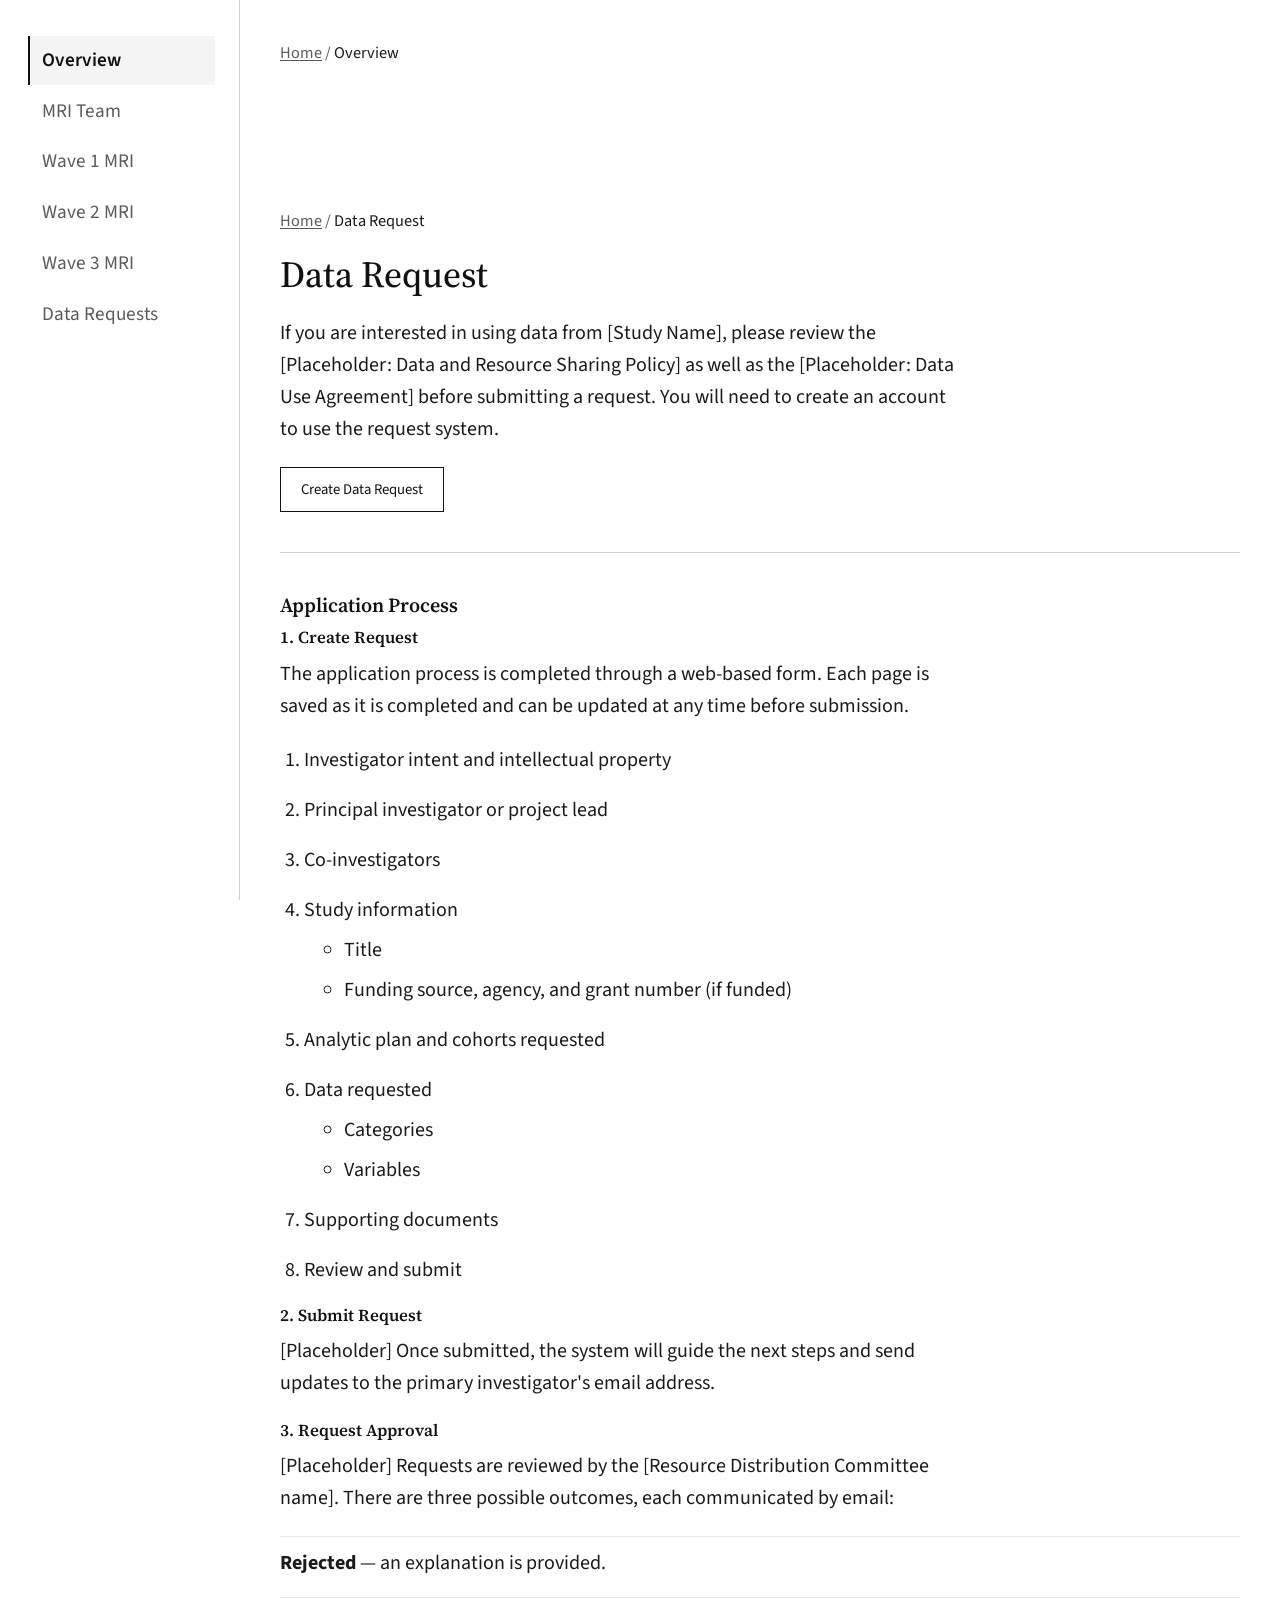
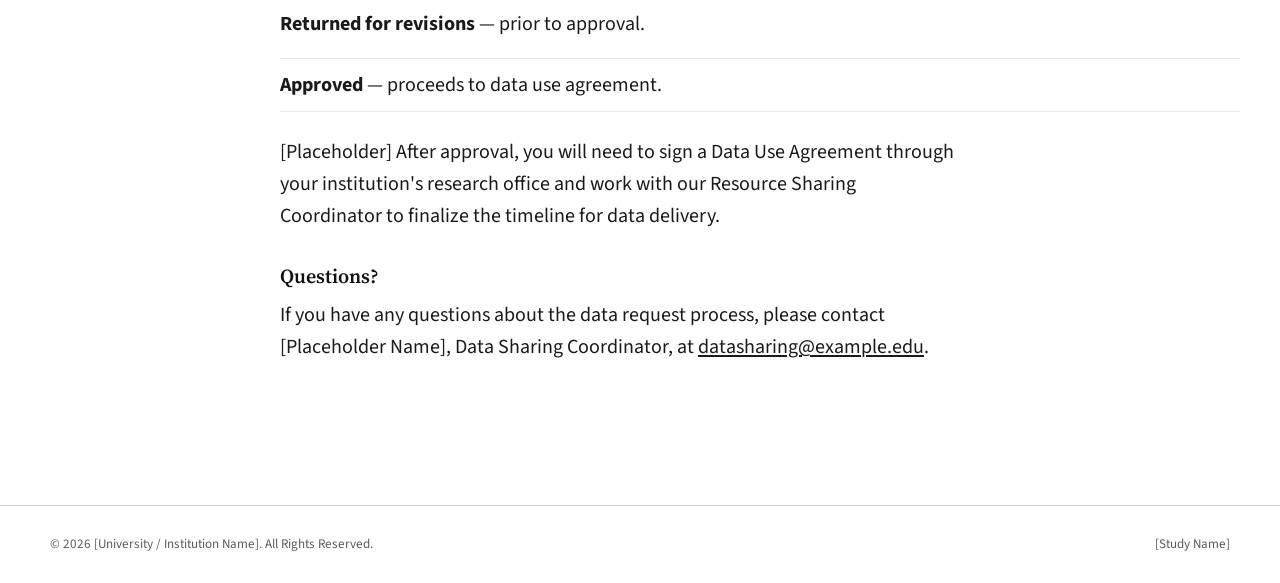
==== data-request.html @ b9b3575d "Update data-request.html" ====
<!DOCTYPE html>
<html lang="en">
<head>
<meta charset="UTF-8">
<meta name="viewport" content="width=device-width, initial-scale=1.0">
<title>[Study Name] &mdash; Data Request</title>
<link rel="preconnect" href="https://fonts.googleapis.com">
<link rel="preconnect" href="https://fonts.gstatic.com" crossorigin>
<link href="https://fonts.googleapis.com/css2?family=Source+Serif+4:opsz,wght@8..60,400;8..60,500;8..60,600&family=Source+Sans+3:wght@400;600;700&display=swap" rel="stylesheet">
<link rel="stylesheet" href="css/style.css">
</head>
<body>
<a class="skip-link" href="#main">Skip to content</a>

<!-- 
<header class="top-bar">
  <div class="top-bar-inner">
    <a class="logo-link" href="index.html">
      <img src="lasi-dad-logo.webp" style="height:42px; width:auto;">
    </a>
  </div>
</header>
-->

<div class="layout">
<!DOCTYPE html>
<html lang="en">
<head>
<meta charset="UTF-8">
<meta name="viewport" content="width=device-width, initial-scale=1.0">
<title>Wave 1 MRI Description</title>
<meta name="description" content="[Study Name]: overview, study design, and data request information.">
<link rel="preconnect" href="https://fonts.googleapis.com">
<link rel="preconnect" href="https://fonts.gstatic.com" crossorigin>
<link href="https://fonts.googleapis.com/css2?family=Source+Serif+4:opsz,wght@8..60,400;8..60,500;8..60,600&family=Source+Sans+3:wght@400;600;700&display=swap" rel="stylesheet">
<link rel="stylesheet" href="css/style.css">
<style>{h1: 40px;}</style>
</head>
<body>
<a class="skip-link" href="#main">Skip to content</a>
  
<div class="layout">
  <aside class="sidebar">
    <nav aria-label="Primary">
      <ul>
        <li><a href="index.html" aria-current="page">Overview</a></li>
        <li><a href="Mri-Team.html">MRI Team</a></li>
        <li><a href="wave1-mri.html">Wave 1 MRI</a></li>
        <li><a href="wave2-mri.html">Wave 2 MRI</a></li>
        <li><a href="wave3-mri.html">Wave 3 MRI</a></li>
        <li><a href="data-request.html">Data Requests</a></li>
      </ul>
    </nav>
  </aside>

  <main id="main" class="content">
    <p class="breadcrumb"><a href="index.html">Home</a> / <span aria-current="page">Overview</span></p>
    <p> </p>

  </main>
</div>


</body>
</html>

  <main id="main" class="content">
    <p class="breadcrumb"><a href="index.html">Home</a> / <span aria-current="page">Data Request</span></p>

    <h1>Data Request</h1>

    <p>
      If you are interested in using data from [Study Name], please review the
      [Placeholder: Data and Resource Sharing Policy] as well as the
      [Placeholder: Data Use Agreement] before submitting a request. You will need to
      create an account to use the request system.
    </p>

    <p>
      <a class="btn" href="#">Create Data Request</a>
    </p>

    <hr class="rule">

    <h2>Application Process</h2>

    <h3>1. Create Request</h3>
    <p>
      The application process is completed through a web-based form. Each page is
      saved as it is completed and can be updated at any time before submission.
    </p>
    <ol class="steps">
      <li>Investigator intent and intellectual property</li>
      <li>Principal investigator or project lead</li>
      <li>Co-investigators</li>
      <li>Study information
        <ul>
          <li>Title</li>
          <li>Funding source, agency, and grant number (if funded)</li>
        </ul>
      </li>
      <li>Analytic plan and cohorts requested</li>
      <li>Data requested
        <ul>
          <li>Categories</li>
          <li>Variables</li>
        </ul>
      </li>
      <li>Supporting documents</li>
      <li>Review and submit</li>
    </ol>

    <h3>2. Submit Request</h3>
    <p>
      [Placeholder] Once submitted, the system will guide the next steps and send
      updates to the primary investigator's email address.
    </p>

    <h3>3. Request Approval</h3>
    <p>[Placeholder] Requests are reviewed by the [Resource Distribution Committee name]. There are three possible outcomes, each communicated by email:</p>
    <ul class="field-list">
      <li><strong>Rejected</strong> &mdash; an explanation is provided.</li>
      <li><strong>Returned for revisions</strong> &mdash; prior to approval.</li>
      <li><strong>Approved</strong> &mdash; proceeds to data use agreement.</li>
    </ul>

    <p>
      [Placeholder] After approval, you will need to sign a Data Use Agreement through
      your institution's research office and work with our Resource Sharing Coordinator
      to finalize the timeline for data delivery.
    </p>

    <h2>Questions?</h2>
    <p>
      If you have any questions about the data request process, please contact
      [Placeholder Name], Data Sharing Coordinator, at
      <a href="mailto:datasharing@example.edu">datasharing@example.edu</a>.
    </p>
  </main>
</div>

<footer class="site-footer">
  <div class="top-bar-inner">
    <span>&copy; 2026 [University / Institution Name]. All Rights Reserved.</span>
    <span>[Study Name]</span>
  </div>
</footer>

</body>
</html>
---- css/style.css ----
/* ============================================================
   Design tokens — grayscale only
   ============================================================ */
:root {
  --black: #111111;
  --ink: #1a1a1a;
  --ink-soft: #5a5a5a;
  --gray-100: #f4f4f4;
  --gray-200: #e6e6e6;
  --gray-300: #d0d0d0;
  --gray-500: #8a8a8a;
  --white: #ffffff;

  --serif: "Source Serif 4", Georgia, "Times New Roman", serif;
  --sans: "Source Sans 3", -apple-system, BlinkMacSystemFont, "Segoe UI", sans-serif;

  --maxw: 1180px;
  --sidebar-w: 240px;
}

* { box-sizing: border-box; }

html { scroll-behavior: smooth; }

body {
  margin: 0;
  font-family: var(--sans);
  font-size: 20px;
  color: var(--ink);
  background: var(--white);
  line-height: 1.6;
  -webkit-font-smoothing: antialiased;
}

h1, h2, h3 {
  font-family: var(--serif);
  color: var(--black);
  line-height: 1.2;
  margin: 0 0 0.55em 0;
  font-weight: 600;
}

h1 { font-size: clamp(1.7rem, 3vw, 2.3rem); font-weight: 500; } 
h2 { font-size: 1.25rem; margin-top: 1.6em; }
h3 { font-size: 1.05rem; }

p { margin: 0 0 1.1em 0; max-width: 68ch; }

ul, ol { max-width: 68ch; }
li { margin-bottom: 0.4em; }

a { color: var(--ink); text-decoration: underline; text-underline-offset: 2px; }
a:hover { color: var(--black); }

a:focus-visible, button:focus-visible {
  outline: 2px solid var(--black);
  outline-offset: 2px;
}

.skip-link {
  position: absolute;
  left: -999px;
  background: var(--black);
  color: var(--white);
  padding: 10px 16px;
  z-index: 100;
}
.skip-link:focus { left: 12px; top: 12px; }

/* ============================================================
   Top bar — logo only, no nav here
   ============================================================ */
.top-bar {
  border-bottom: 1px solid var(--gray-300);
  padding: 18px 28px;
}

.top-bar-inner {
  max-width: var(--maxw);
  margin: 0 auto;
  display: flex;
  align-items: center;
}

.logo-link { display: flex; align-items: center; gap: 12px; text-decoration: none; }
.logo-link:hover { text-decoration: none; }

.logo-mark {
  width: 42px;
  height: 42px;
  border: 1.5px solid var(--black);
  display: flex;
  align-items: center;
  justify-content: center;
  font-family: var(--serif);
  font-size: 1rem;
  font-weight: 600;
  color: var(--black);
  flex-shrink: 0;
}

.logo-text {
  display: flex;
  flex-direction: column;
  line-height: 1.2;
}

.logo-name {
  font-family: var(--serif);
  font-size: 1.05rem;
  font-weight: 600;
  color: var(--black);
}

.logo-sub {
  font-size: 0.75rem;
  color: var(--ink-soft);
}

/* ============================================================
   Body layout — sidebar + content
   ============================================================ */
/*
.layout {
  max-width: var(--maxw);
  margin: 0 auto;
  display: grid;
  grid-template-columns: var(--sidebar-w) 1fr;
  gap: 0;
  align-items: start;
}

.sidebar {
  border-right: 1px solid var(--gray-300);
  padding: 36px 24px 60px 28px;
  position: sticky;
  top: 0;
}
*/
.layout {
  max-width: none;
  margin: 0;
  display: block;
}

.sidebar {
  border-right: 1px solid var(--gray-300);
  padding: 36px 24px 60px 28px;
  position: fixed;
  top: 0;
  left: 0;
  width: var(--sidebar-w);
  height: 100vh;
  overflow-y: auto;
  background: var(--white);
  z-index: 10;
}

.sidebar nav ul {
  list-style: none;
  margin: 0;
  padding: 0;
  max-width: none;
}

.sidebar nav li { margin-bottom: 2px; }

.sidebar nav a {
  display: block;
  padding: 9px 12px;
  text-decoration: none;
  color: var(--ink-soft);
  /*font-size: 0.94rem;*/
   font-size: 1.2rem;
  border-left: 2px solid transparent;
}

.sidebar nav a:hover {
  color: var(--black);
  background: var(--gray-100);
}

.sidebar nav a[aria-current="page"] {
  color: var(--black);
  font-weight: 600;
  border-left: 2px solid var(--black);
  background: var(--gray-100);
}

.content {
  padding: 40px 40px 80px 40px;
  min-width: 0;
  margin-left: var(--sidebar-w);
  max-width: var(--maxw);
}

.breadcrumb {
  font-size: 0.82rem;
  color: var(--ink-soft);
  margin-bottom: 18px;
}
.breadcrumb a { color: var(--ink-soft); }
.breadcrumb span[aria-current] { color: var(--ink); }

.content > p:first-of-type { font-size: 1.02rem; }

hr.rule {
  border: none;
  border-top: 1px solid var(--gray-300);
  margin: 2em 0;
}

/* Simple content components, grayscale only */
.field-list {
  list-style: none;
  margin: 0 0 1.2em 0;
  padding: 0;
  max-width: none;
}
.field-list li {
  padding: 10px 0;
  border-top: 1px solid var(--gray-200);
}
.field-list li:last-child { border-bottom: 1px solid var(--gray-200); }

.table-wrap { overflow-x: auto; margin-bottom: 1.4em; }
table { border-collapse: collapse; width: 100%; font-size: 0.92rem; max-width: none; }
th, td { text-align: left; padding: 9px 14px; border-bottom: 1px solid var(--gray-300); }
th { font-family: var(--serif); font-weight: 600; border-bottom: 2px solid var(--black); }

.btn {
  display: inline-block;
  padding: 10px 20px;
  border: 1px solid var(--black);
  color: var(--black);
  font-size: 0.92rem;
  text-decoration: none;
}
.btn:hover { background: var(--black); color: var(--white); }

ol.steps { padding-left: 1.2em; }
ol.steps > li { margin-bottom: 0.9em; }
ol.steps ul { margin-top: 0.4em; }

/* ============================================================
   Footer
   ============================================================ */
.site-footer {
  border-top: 1px solid var(--gray-300);
  padding: 28px;
  margin-top: 40px;
}
.site-footer .top-bar-inner {
  display: flex;
  justify-content: space-between;
  flex-wrap: wrap;
  gap: 10px;
  font-size: 0.82rem;
  color: var(--ink-soft);
}
.site-footer a { color: var(--ink-soft); }

/* ============================================================
   Mobile
   ============================================================ */
@media (max-width: 760px) {
  .layout { grid-template-columns: 1fr; }
  .sidebar {
    position: static;
    border-right: none;
    border-bottom: 1px solid var(--gray-300);
    padding: 20px 24px;
  }
  .sidebar nav ul { display: flex; flex-wrap: wrap; gap: 4px; }
  .sidebar nav a { border-left: none; border-bottom: 2px solid transparent; padding: 8px 10px; }
  .sidebar nav a[aria-current="page"] { border-left: none; border-bottom: 2px solid var(--black); }
  .content { padding: 28px 24px 60px 24px; }
}

@media (prefers-reduced-motion: reduce) {
  html { scroll-behavior: auto; }
}
---- css/style.css ----
/* ============================================================
   Design tokens — grayscale only
   ============================================================ */
:root {
  --black: #111111;
  --ink: #1a1a1a;
  --ink-soft: #5a5a5a;
  --gray-100: #f4f4f4;
  --gray-200: #e6e6e6;
  --gray-300: #d0d0d0;
  --gray-500: #8a8a8a;
  --white: #ffffff;

  --serif: "Source Serif 4", Georgia, "Times New Roman", serif;
  --sans: "Source Sans 3", -apple-system, BlinkMacSystemFont, "Segoe UI", sans-serif;

  --maxw: 1180px;
  --sidebar-w: 240px;
}

* { box-sizing: border-box; }

html { scroll-behavior: smooth; }

body {
  margin: 0;
  font-family: var(--sans);
  font-size: 20px;
  color: var(--ink);
  background: var(--white);
  line-height: 1.6;
  -webkit-font-smoothing: antialiased;
}

h1, h2, h3 {
  font-family: var(--serif);
  color: var(--black);
  line-height: 1.2;
  margin: 0 0 0.55em 0;
  font-weight: 600;
}

h1 { font-size: clamp(1.7rem, 3vw, 2.3rem); font-weight: 500; } 
h2 { font-size: 1.25rem; margin-top: 1.6em; }
h3 { font-size: 1.05rem; }

p { margin: 0 0 1.1em 0; max-width: 68ch; }

ul, ol { max-width: 68ch; }
li { margin-bottom: 0.4em; }

a { color: var(--ink); text-decoration: underline; text-underline-offset: 2px; }
a:hover { color: var(--black); }

a:focus-visible, button:focus-visible {
  outline: 2px solid var(--black);
  outline-offset: 2px;
}

.skip-link {
  position: absolute;
  left: -999px;
  background: var(--black);
  color: var(--white);
  padding: 10px 16px;
  z-index: 100;
}
.skip-link:focus { left: 12px; top: 12px; }

/* ============================================================
   Top bar — logo only, no nav here
   ============================================================ */
.top-bar {
  border-bottom: 1px solid var(--gray-300);
  padding: 18px 28px;
}

.top-bar-inner {
  max-width: var(--maxw);
  margin: 0 auto;
  display: flex;
  align-items: center;
}

.logo-link { display: flex; align-items: center; gap: 12px; text-decoration: none; }
.logo-link:hover { text-decoration: none; }

.logo-mark {
  width: 42px;
  height: 42px;
  border: 1.5px solid var(--black);
  display: flex;
  align-items: center;
  justify-content: center;
  font-family: var(--serif);
  font-size: 1rem;
  font-weight: 600;
  color: var(--black);
  flex-shrink: 0;
}

.logo-text {
  display: flex;
  flex-direction: column;
  line-height: 1.2;
}

.logo-name {
  font-family: var(--serif);
  font-size: 1.05rem;
  font-weight: 600;
  color: var(--black);
}

.logo-sub {
  font-size: 0.75rem;
  color: var(--ink-soft);
}

/* ============================================================
   Body layout — sidebar + content
   ============================================================ */
/*
.layout {
  max-width: var(--maxw);
  margin: 0 auto;
  display: grid;
  grid-template-columns: var(--sidebar-w) 1fr;
  gap: 0;
  align-items: start;
}

.sidebar {
  border-right: 1px solid var(--gray-300);
  padding: 36px 24px 60px 28px;
  position: sticky;
  top: 0;
}
*/
.layout {
  max-width: none;
  margin: 0;
  display: block;
}

.sidebar {
  border-right: 1px solid var(--gray-300);
  padding: 36px 24px 60px 28px;
  position: fixed;
  top: 0;
  left: 0;
  width: var(--sidebar-w);
  height: 100vh;
  overflow-y: auto;
  background: var(--white);
  z-index: 10;
}

.sidebar nav ul {
  list-style: none;
  margin: 0;
  padding: 0;
  max-width: none;
}

.sidebar nav li { margin-bottom: 2px; }

.sidebar nav a {
  display: block;
  padding: 9px 12px;
  text-decoration: none;
  color: var(--ink-soft);
  /*font-size: 0.94rem;*/
   font-size: 1.2rem;
  border-left: 2px solid transparent;
}

.sidebar nav a:hover {
  color: var(--black);
  background: var(--gray-100);
}

.sidebar nav a[aria-current="page"] {
  color: var(--black);
  font-weight: 600;
  border-left: 2px solid var(--black);
  background: var(--gray-100);
}

.content {
  padding: 40px 40px 80px 40px;
  min-width: 0;
  margin-left: var(--sidebar-w);
  max-width: var(--maxw);
}

.breadcrumb {
  font-size: 0.82rem;
  color: var(--ink-soft);
  margin-bottom: 18px;
}
.breadcrumb a { color: var(--ink-soft); }
.breadcrumb span[aria-current] { color: var(--ink); }

.content > p:first-of-type { font-size: 1.02rem; }

hr.rule {
  border: none;
  border-top: 1px solid var(--gray-300);
  margin: 2em 0;
}

/* Simple content components, grayscale only */
.field-list {
  list-style: none;
  margin: 0 0 1.2em 0;
  padding: 0;
  max-width: none;
}
.field-list li {
  padding: 10px 0;
  border-top: 1px solid var(--gray-200);
}
.field-list li:last-child { border-bottom: 1px solid var(--gray-200); }

.table-wrap { overflow-x: auto; margin-bottom: 1.4em; }
table { border-collapse: collapse; width: 100%; font-size: 0.92rem; max-width: none; }
th, td { text-align: left; padding: 9px 14px; border-bottom: 1px solid var(--gray-300); }
th { font-family: var(--serif); font-weight: 600; border-bottom: 2px solid var(--black); }

.btn {
  display: inline-block;
  padding: 10px 20px;
  border: 1px solid var(--black);
  color: var(--black);
  font-size: 0.92rem;
  text-decoration: none;
}
.btn:hover { background: var(--black); color: var(--white); }

ol.steps { padding-left: 1.2em; }
ol.steps > li { margin-bottom: 0.9em; }
ol.steps ul { margin-top: 0.4em; }

/* ============================================================
   Footer
   ============================================================ */
.site-footer {
  border-top: 1px solid var(--gray-300);
  padding: 28px;
  margin-top: 40px;
}
.site-footer .top-bar-inner {
  display: flex;
  justify-content: space-between;
  flex-wrap: wrap;
  gap: 10px;
  font-size: 0.82rem;
  color: var(--ink-soft);
}
.site-footer a { color: var(--ink-soft); }

/* ============================================================
   Mobile
   ============================================================ */
@media (max-width: 760px) {
  .layout { grid-template-columns: 1fr; }
  .sidebar {
    position: static;
    border-right: none;
    border-bottom: 1px solid var(--gray-300);
    padding: 20px 24px;
  }
  .sidebar nav ul { display: flex; flex-wrap: wrap; gap: 4px; }
  .sidebar nav a { border-left: none; border-bottom: 2px solid transparent; padding: 8px 10px; }
  .sidebar nav a[aria-current="page"] { border-left: none; border-bottom: 2px solid var(--black); }
  .content { padding: 28px 24px 60px 24px; }
}

@media (prefers-reduced-motion: reduce) {
  html { scroll-behavior: auto; }
}
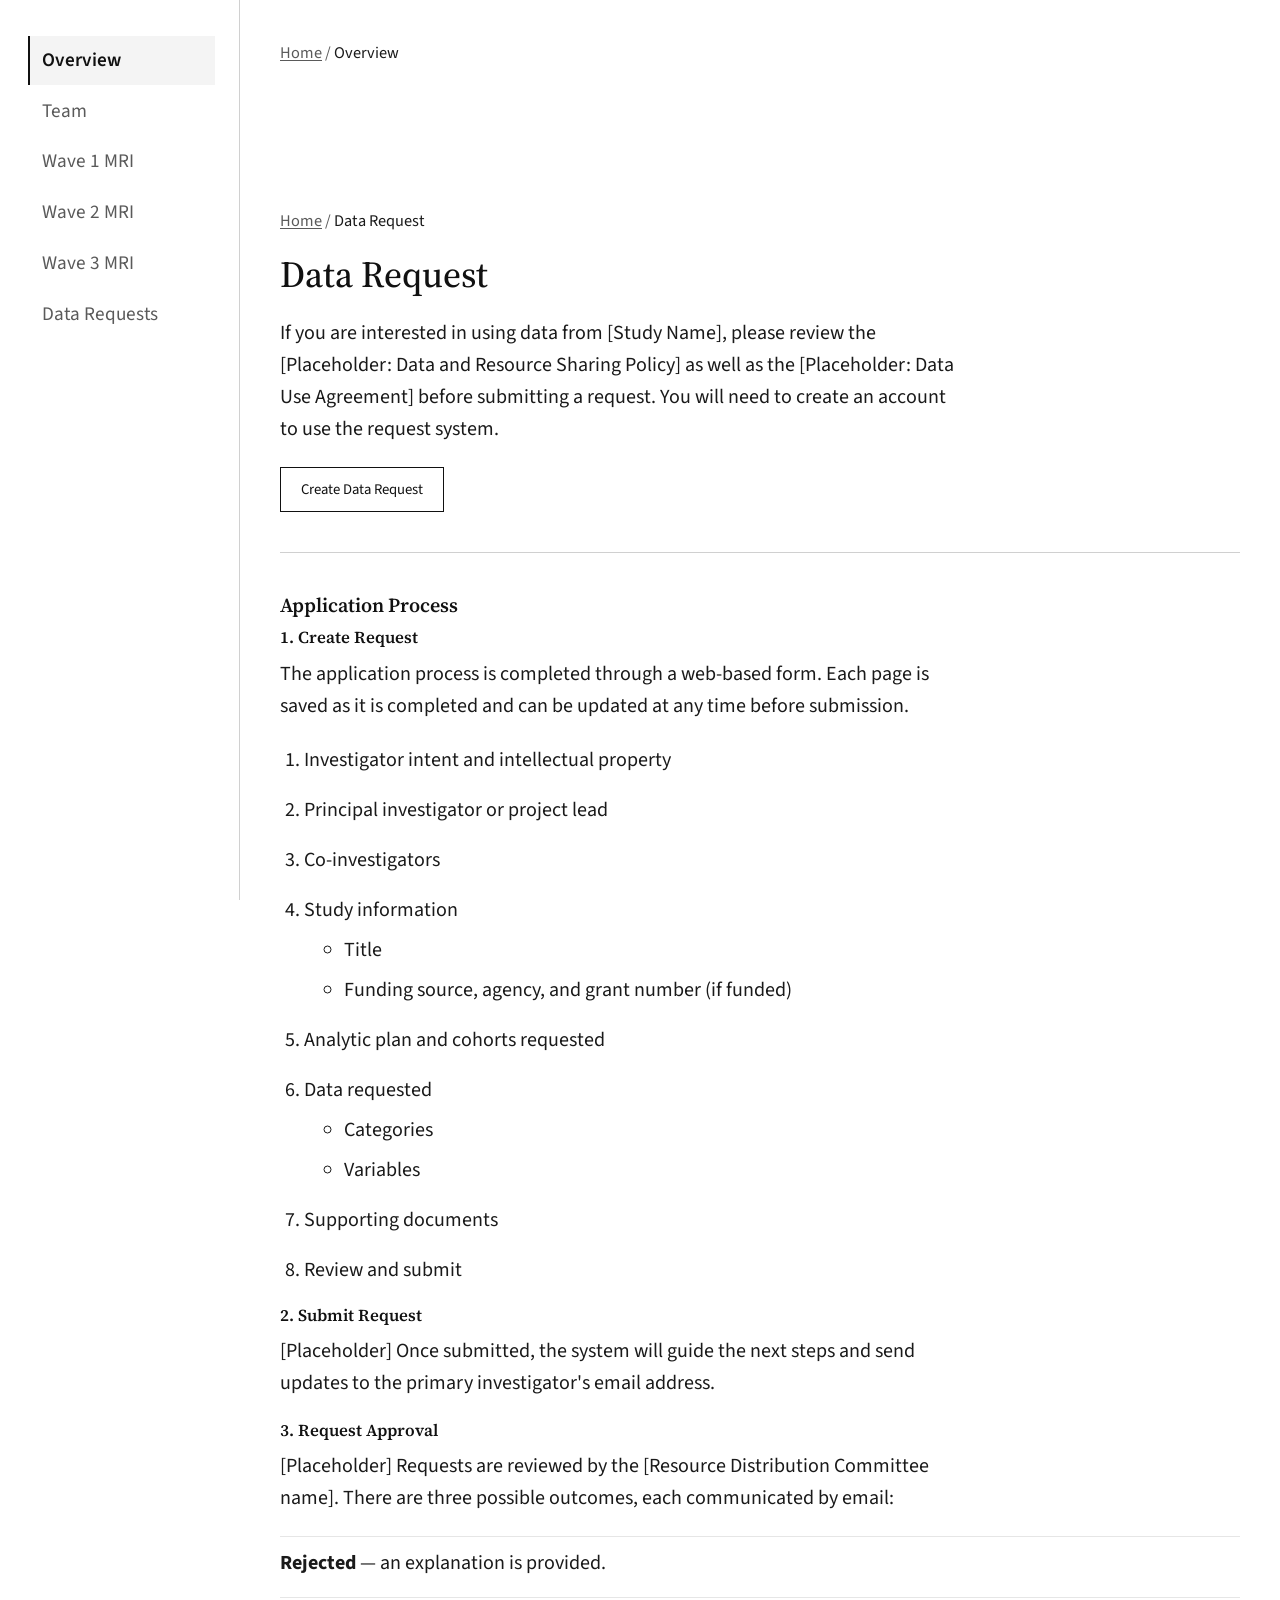
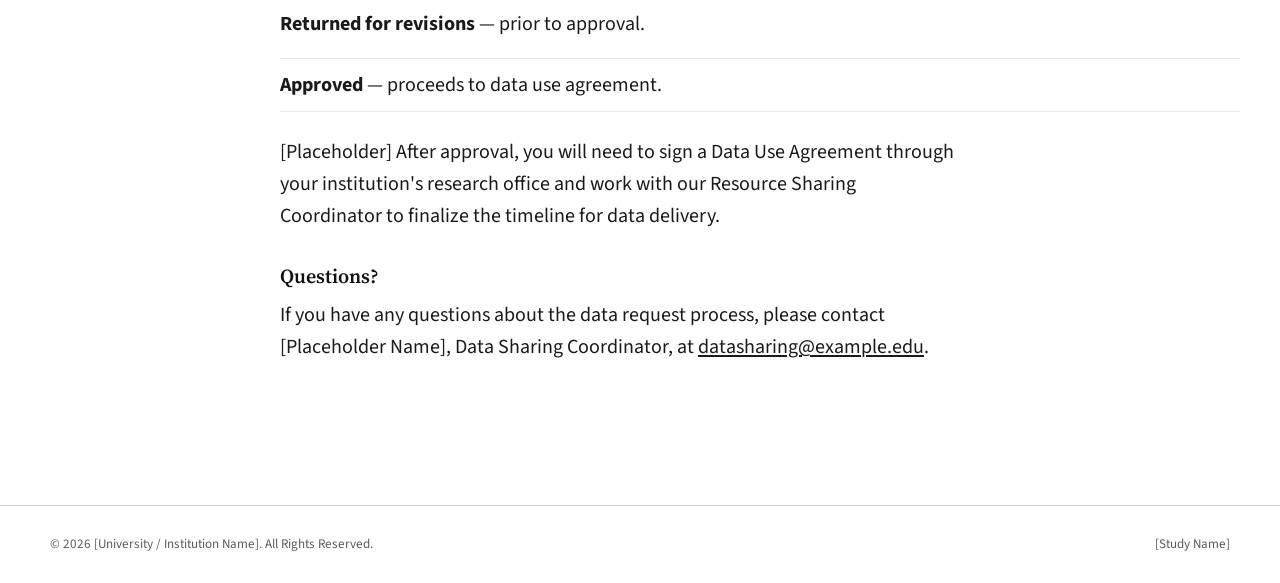
==== commit be6ccd06: "Update data-request.html" ====
--- a/data-request.html
+++ b/data-request.html
@@ -4,6 +4,7 @@
 <meta charset="UTF-8">
 <meta name="viewport" content="width=device-width, initial-scale=1.0">
 <title>[Study Name] &mdash; Data Request</title>
+<link rel="icon" type="image/png" href="lasi-dad-favicon.ico">
 <link rel="preconnect" href="https://fonts.googleapis.com">
 <link rel="preconnect" href="https://fonts.gstatic.com" crossorigin>
 <link href="https://fonts.googleapis.com/css2?family=Source+Serif+4:opsz,wght@8..60,400;8..60,500;8..60,600&family=Source+Sans+3:wght@400;600;700&display=swap" rel="stylesheet">
@@ -44,7 +45,7 @@
     <nav aria-label="Primary">
       <ul>
         <li><a href="index.html" aria-current="page">Overview</a></li>
-        <li><a href="Mri-Team.html">MRI Team</a></li>
+        <li><a href="MRI-Team.html">Team</a></li>
         <li><a href="wave1-mri.html">Wave 1 MRI</a></li>
         <li><a href="wave2-mri.html">Wave 2 MRI</a></li>
         <li><a href="wave3-mri.html">Wave 3 MRI</a></li>
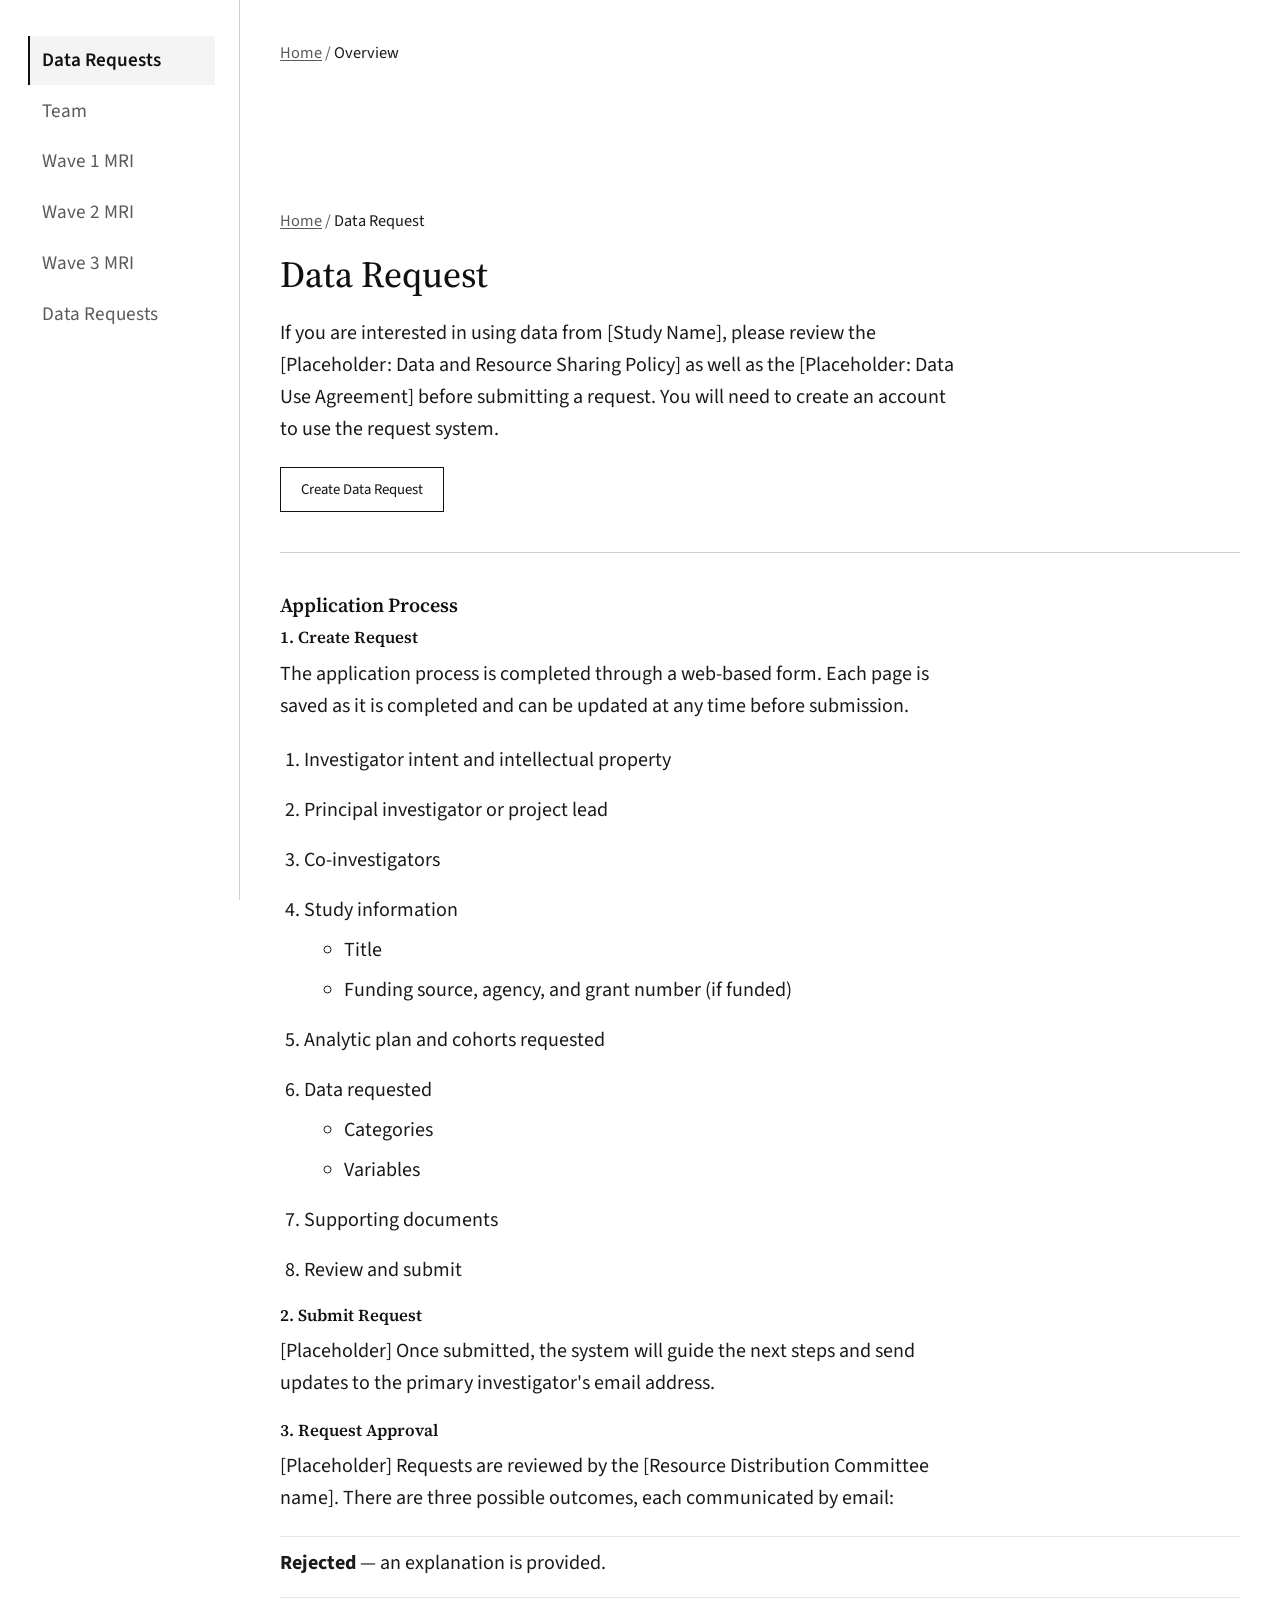
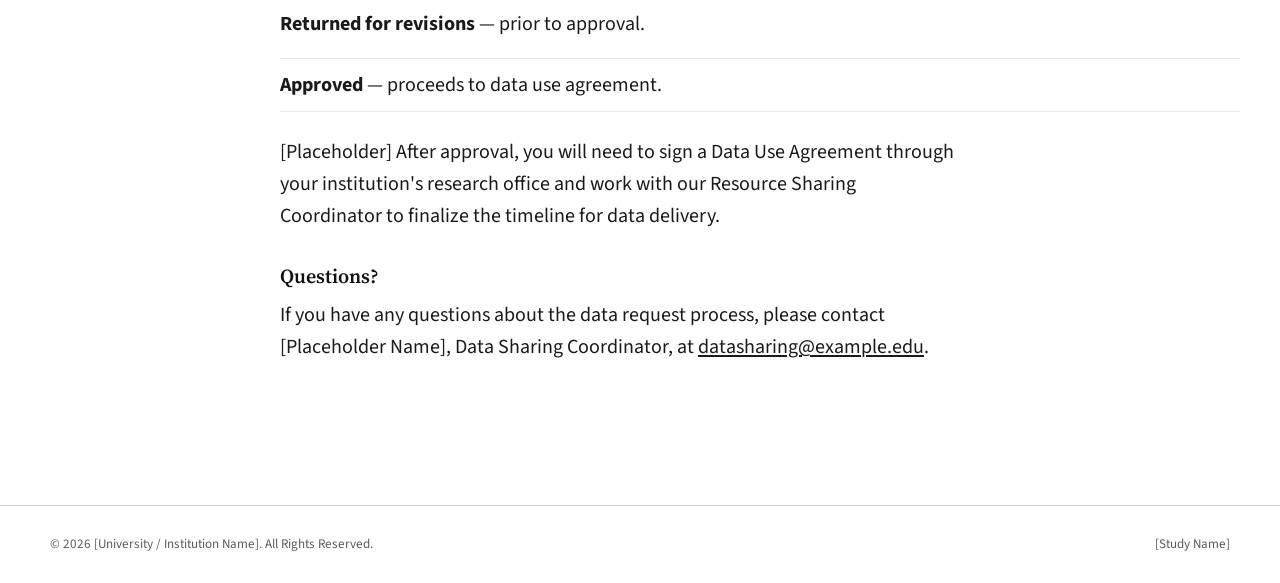
==== commit dcb3b4c6: "Update data-request.html" ====
--- a/data-request.html
+++ b/data-request.html
@@ -44,7 +44,7 @@
   <aside class="sidebar">
     <nav aria-label="Primary">
       <ul>
-        <li><a href="index.html" aria-current="page">Overview</a></li>
+        <li><a href="index.html" aria-current="page">Data Requests</a></li>
         <li><a href="MRI-Team.html">Team</a></li>
         <li><a href="wave1-mri.html">Wave 1 MRI</a></li>
         <li><a href="wave2-mri.html">Wave 2 MRI</a></li>
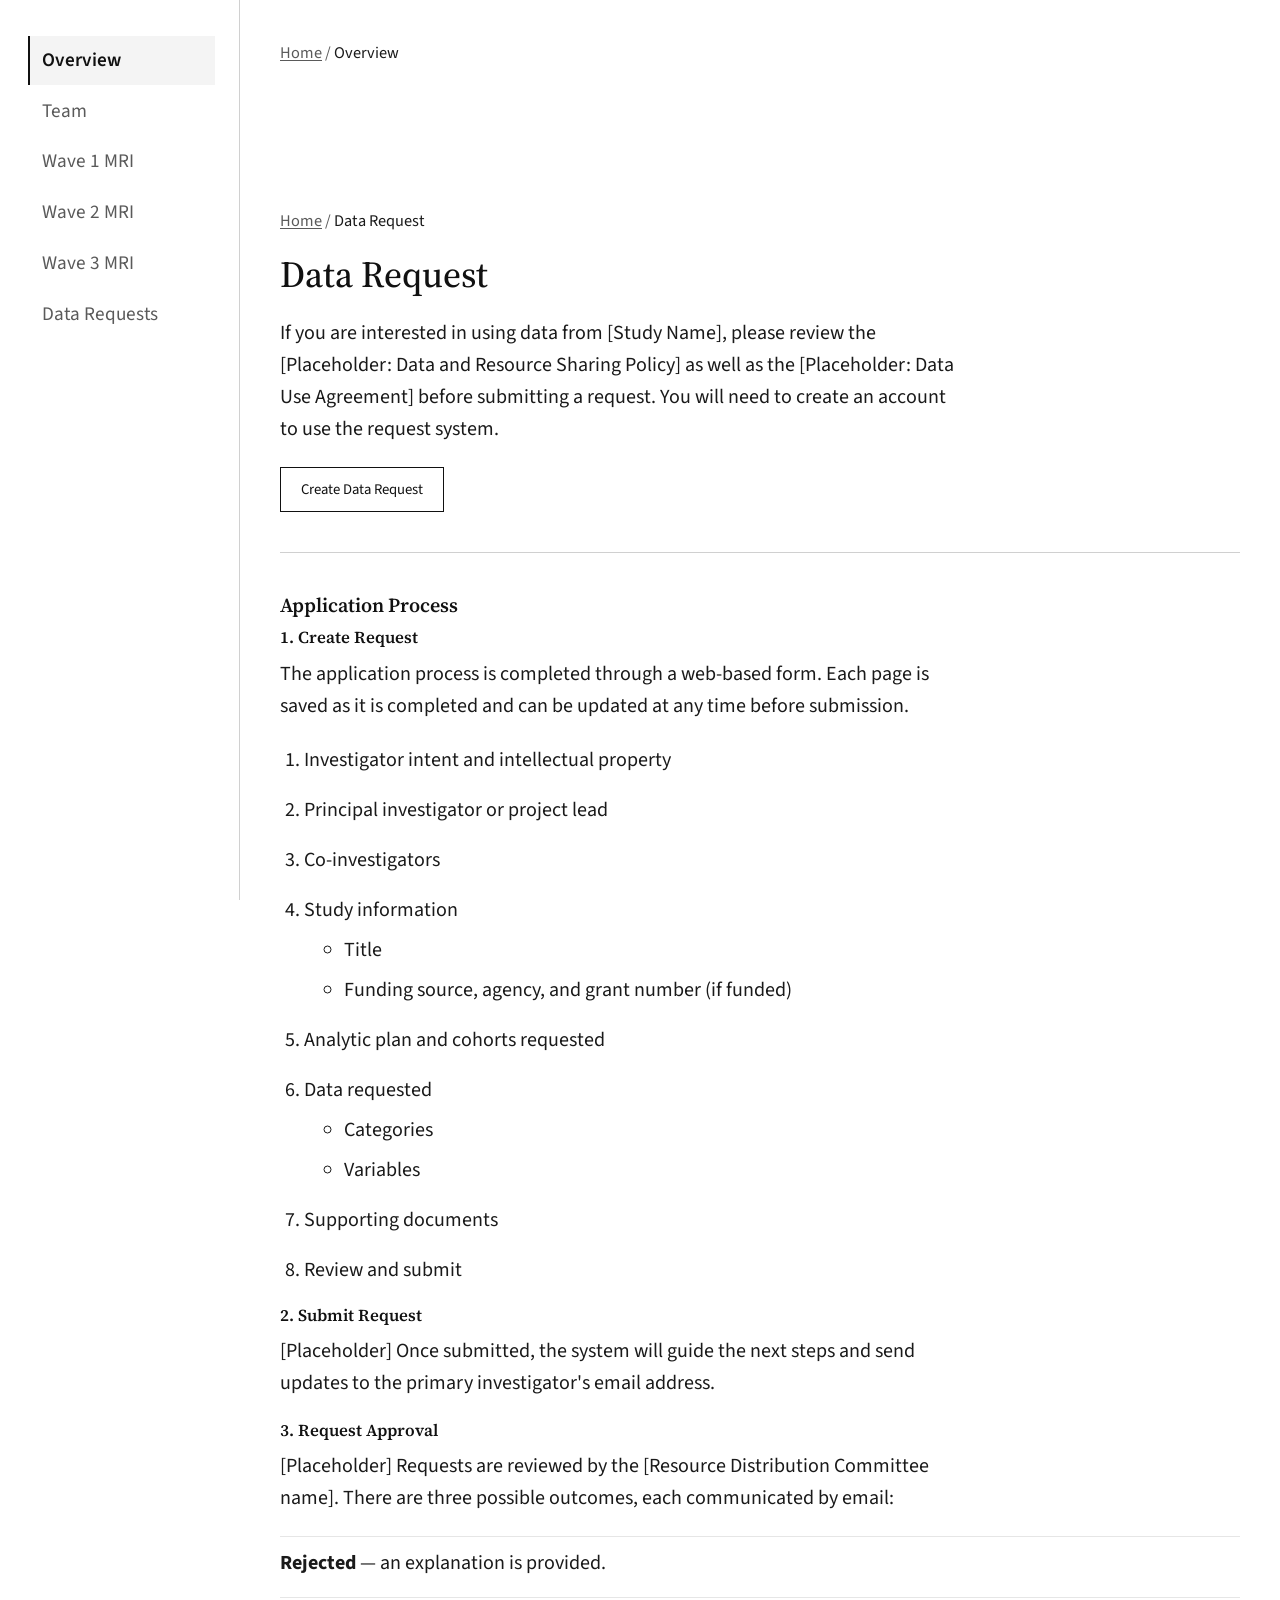
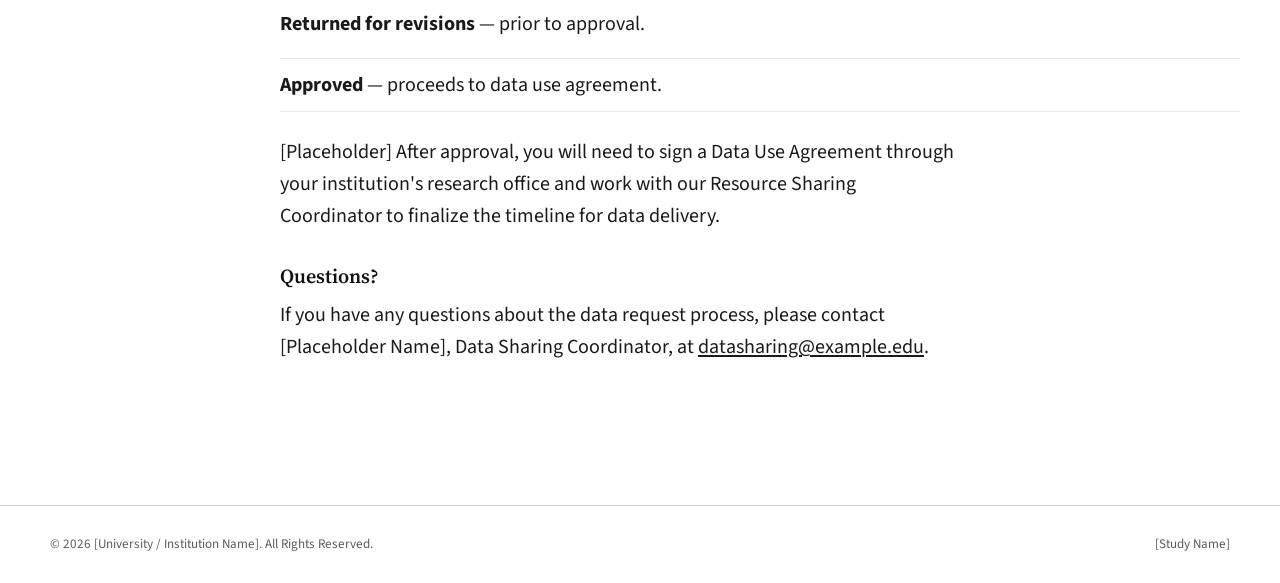
==== commit 32ee04ff: "Update data-request.html" ====
--- a/data-request.html
+++ b/data-request.html
@@ -3,7 +3,7 @@
 <head>
 <meta charset="UTF-8">
 <meta name="viewport" content="width=device-width, initial-scale=1.0">
-<title>[Study Name] &mdash; Data Request</title>
+<title>LASI-DAD Neuroimaging</title>
 <link rel="icon" type="image/png" href="lasi-dad-favicon.ico">
 <link rel="preconnect" href="https://fonts.googleapis.com">
 <link rel="preconnect" href="https://fonts.gstatic.com" crossorigin>
@@ -44,7 +44,7 @@
   <aside class="sidebar">
     <nav aria-label="Primary">
       <ul>
-        <li><a href="index.html" aria-current="page">Data Requests</a></li>
+        <li><a href="index.html" aria-current="page">Overview</a></li>
         <li><a href="MRI-Team.html">Team</a></li>
         <li><a href="wave1-mri.html">Wave 1 MRI</a></li>
         <li><a href="wave2-mri.html">Wave 2 MRI</a></li>
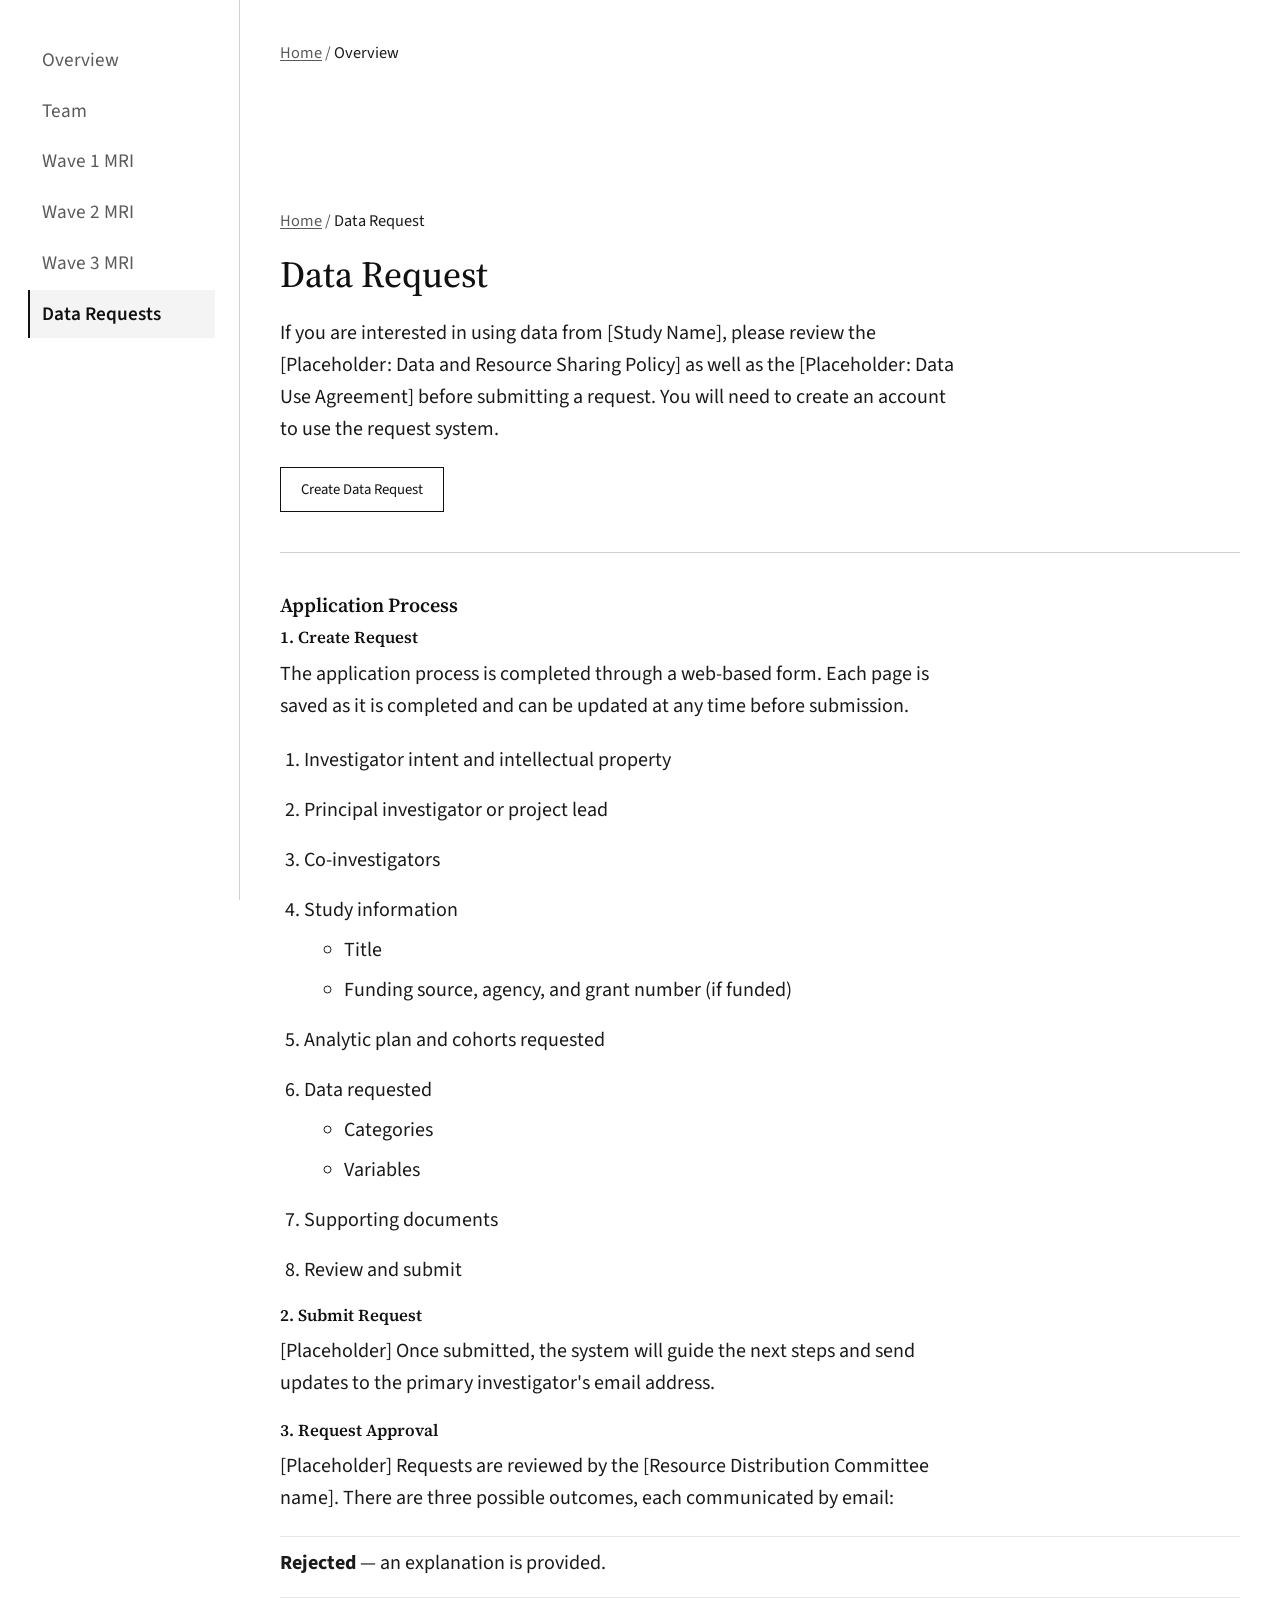
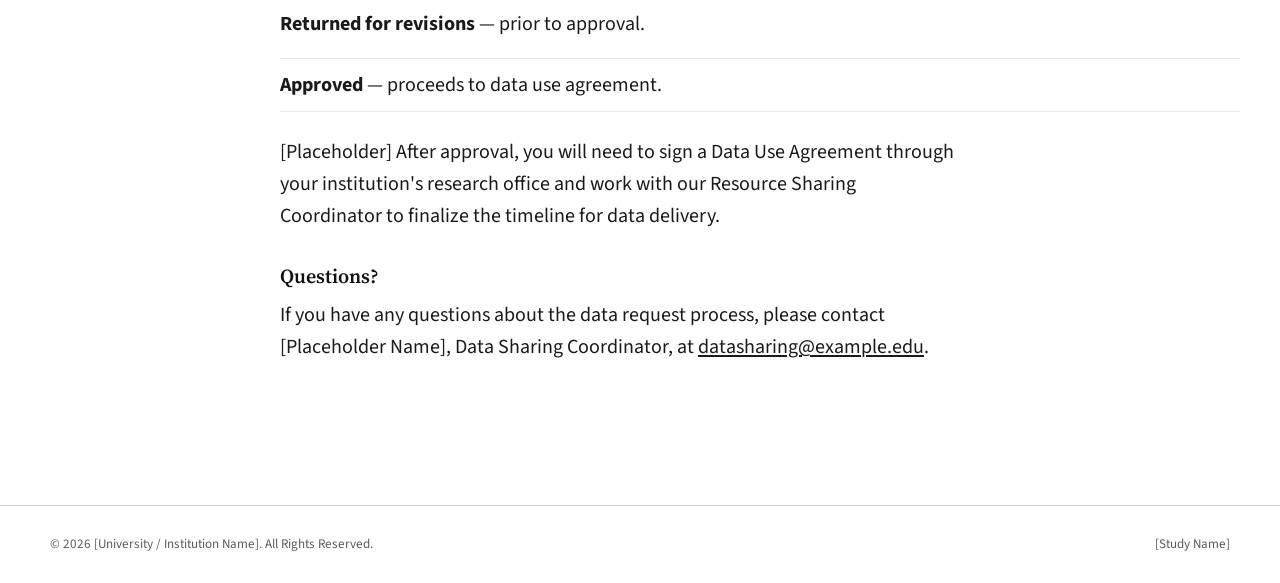
==== commit 32fbd116: "Update data-request.html" ====
--- a/data-request.html
+++ b/data-request.html
@@ -44,12 +44,12 @@
   <aside class="sidebar">
     <nav aria-label="Primary">
       <ul>
-        <li><a href="index.html" aria-current="page">Overview</a></li>
+        <li><a href="index.html">Overview</a></li>
         <li><a href="MRI-Team.html">Team</a></li>
         <li><a href="wave1-mri.html">Wave 1 MRI</a></li>
         <li><a href="wave2-mri.html">Wave 2 MRI</a></li>
         <li><a href="wave3-mri.html">Wave 3 MRI</a></li>
-        <li><a href="data-request.html">Data Requests</a></li>
+        <li><a href="data-request.html" aria-current="page">Data Requests</a></li>
       </ul>
     </nav>
   </aside>
